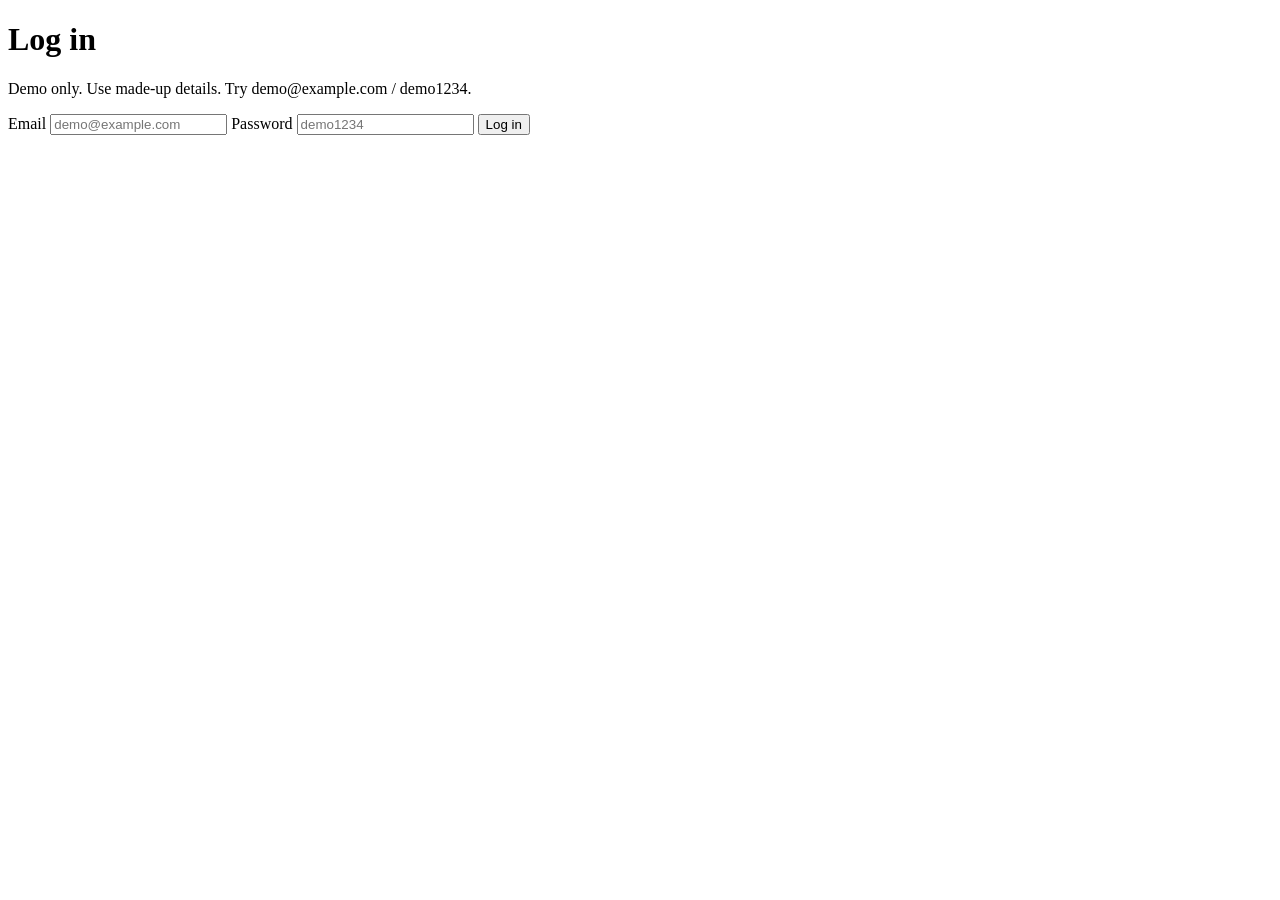
==== index.html @ 1b1117fe "new file:   TEAM_DELIVERABLES.md new file:   index.html" ====
<!DOCTYPE html>
<html lang="en">
<head>
  <meta charset="UTF-8">
  <meta name="viewport" content="width=device-width, initial-scale=1.0">
  <title>Log in – Demo</title>
  <link rel="stylesheet" href="style.css">
</head>
<body>
  <main class="card">
    <h1>Log in</h1>
    <p class="note">Demo only. Use made-up details. Try demo@example.com / demo1234.</p>
    <form id="login-form" novalidate>
      <label for="email">Email</label>
      <input id="email" type="email" autocomplete="off" placeholder="demo@example.com">
      <label for="password">Password</label>
      <input id="password" type="password" autocomplete="off" placeholder="demo1234">
      <button type="submit">Log in</button>
      <p id="message" role="alert" aria-live="polite"></p>
    </form>
  </main>
  <script>
    const DEMO_EMAIL = "demo@example.com";
    const DEMO_PASSWORD = "demo1234";
    const form = document.getElementById("login-form");
    const msg = document.getElementById("message");

    function show(text, type) {
      msg.textContent = text;
      msg.className = type;
    }

    form.addEventListener("submit", (e) => {
      e.preventDefault();
      const email = document.getElementById("email").value.trim();
      const password = document.getElementById("password").value;
      if (!email || !password) {
        show("Enter your email and password.", "error");
      } else if (email === DEMO_EMAIL && password === DEMO_PASSWORD) {
        show("Success! You are logged in (demo).", "success");
      } else {
        show("Email or password is incorrect. Try again.", "error");
      }
    });
  </script>
</body>
</html>
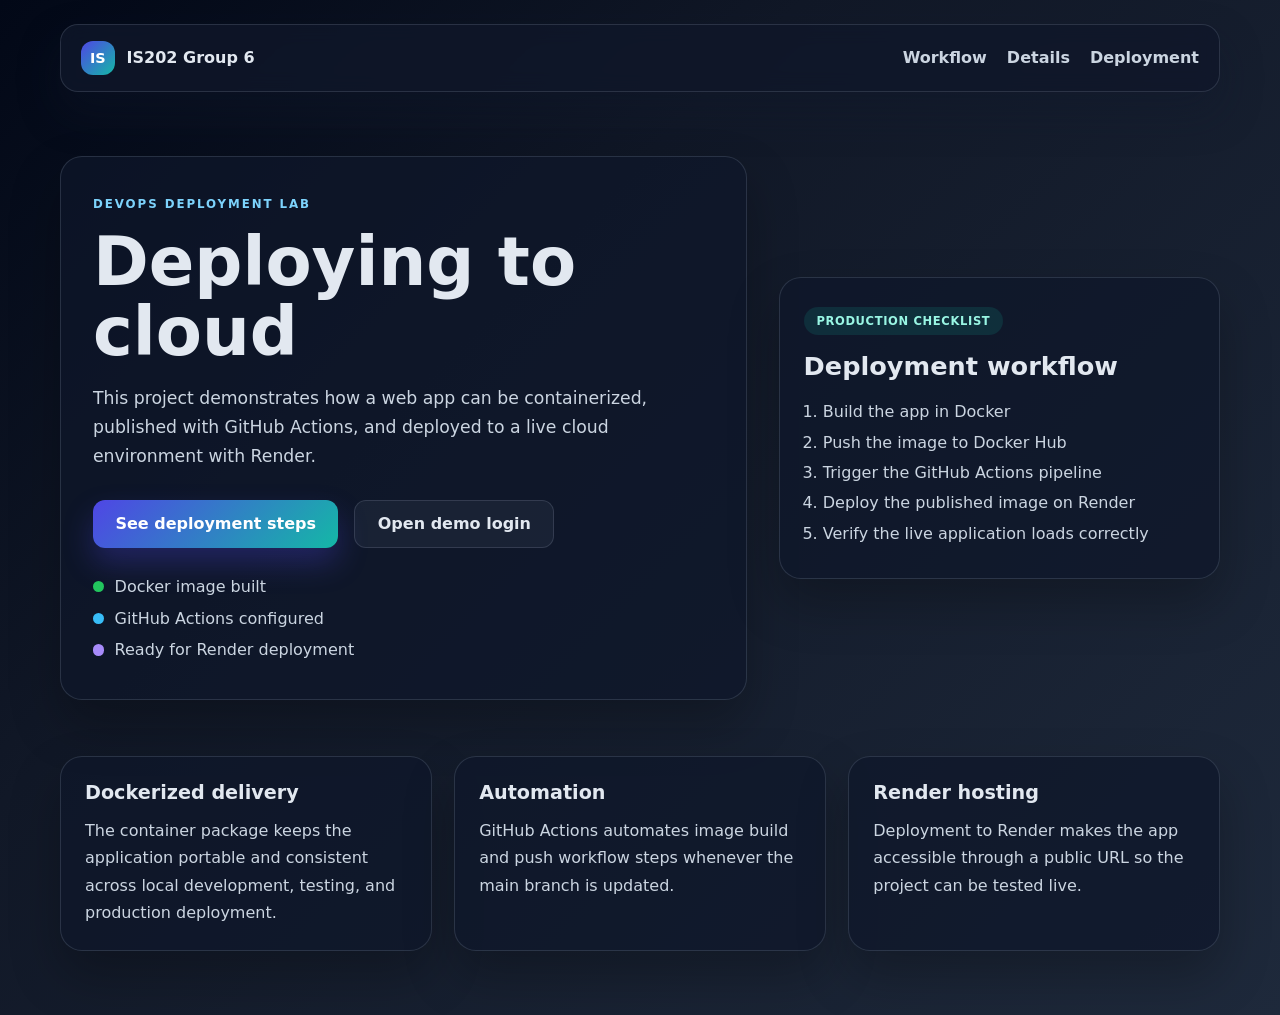
==== commit 92cbaf4c: "modified:   Dockerfile 	modified:   README.md 	new file:   index.html 	modified:   style.css 	modifi" ====
--- a/index.html
+++ b/index.html
@@ -3,45 +3,76 @@
 <head>
   <meta charset="UTF-8">
   <meta name="viewport" content="width=device-width, initial-scale=1.0">
-  <title>Log in – Demo</title>
+  <title>IS202 Project | Deploying to Cloud</title>
   <link rel="stylesheet" href="style.css">
 </head>
-<body>
-  <main class="card">
-    <h1>Log in</h1>
-    <p class="note">Demo only. Use made-up details. Try demo@example.com / demo1234.</p>
-    <form id="login-form" novalidate>
-      <label for="email">Email</label>
-      <input id="email" type="email" autocomplete="off" placeholder="demo@example.com">
-      <label for="password">Password</label>
-      <input id="password" type="password" autocomplete="off" placeholder="demo1234">
-      <button type="submit">Log in</button>
-      <p id="message" role="alert" aria-live="polite"></p>
-    </form>
+<body class="page-shell">
+  <header class="topbar">
+    <div class="brand-wrap">
+      <span class="brand-mark">IS</span>
+      <span class="brand-name">IS202 Group 6</span>
+    </div>
+    <nav class="nav-links" aria-label="Main navigation">
+      <a href="#workflow">Workflow</a>
+      <a href="#details">Details</a>
+      <a href="#deployment">Deployment</a>
+    </nav>
+  </header>
+
+  <main class="hero">
+    <section class="hero-copy">
+      <p class="eyebrow">DevOps deployment lab</p>
+      <h1>Deploying to cloud</h1>
+      <p class="lead">
+        This project demonstrates how a web app can be containerized, published with GitHub Actions,
+        and deployed to a live cloud environment with Render.
+      </p>
+      <div class="cta-row">
+        <a class="primary-btn" href="#deployment">See deployment steps</a>
+        <a class="secondary-btn" href="task_2.html">Open demo login</a>
+      </div>
+      <ul class="status-list" aria-label="Project status">
+        <li><span class="dot green"></span> Docker image built</li>
+        <li><span class="dot blue"></span> GitHub Actions configured</li>
+        <li><span class="dot purple"></span> Ready for Render deployment</li>
+      </ul>
+    </section>
+
+    <aside class="feature-card" id="workflow">
+      <span class="badge">Production checklist</span>
+      <h2>Deployment workflow</h2>
+      <ol>
+        <li>Build the app in Docker</li>
+        <li>Push the image to Docker Hub</li>
+        <li>Trigger the GitHub Actions pipeline</li>
+        <li>Deploy the published image on Render</li>
+        <li>Verify the live application loads correctly</li>
+      </ol>
+    </aside>
   </main>
-  <script>
-    const DEMO_EMAIL = "demo@example.com";
-    const DEMO_PASSWORD = "demo1234";
-    const form = document.getElementById("login-form");
-    const msg = document.getElementById("message");
 
-    function show(text, type) {
-      msg.textContent = text;
-      msg.className = type;
-    }
+  <section class="info-grid" id="details">
+    <article class="info-card">
+      <h3>Dockerized delivery</h3>
+      <p>
+        The container package keeps the application portable and consistent across local development,
+        testing, and production deployment.
+      </p>
+    </article>
 
-    form.addEventListener("submit", (e) => {
-      e.preventDefault();
-      const email = document.getElementById("email").value.trim();
-      const password = document.getElementById("password").value;
-      if (!email || !password) {
-        show("Enter your email and password.", "error");
-      } else if (email === DEMO_EMAIL && password === DEMO_PASSWORD) {
-        show("Success! You are logged in (demo).", "success");
-      } else {
-        show("Email or password is incorrect. Try again.", "error");
-      }
-    });
-  </script>
+    <article class="info-card">
+      <h3>Automation</h3>
+      <p>
+        GitHub Actions automates image build and push workflow steps whenever the main branch is updated.
+      </p>
+    </article>
+
+    <article class="info-card" id="deployment">
+      <h3>Render hosting</h3>
+      <p>
+        Deployment to Render makes the app accessible through a public URL so the project can be tested live.
+      </p>
+    </article>
+  </section>
 </body>
 </html>
--- a/style.css
+++ b/style.css
@@ -0,0 +1,273 @@
+:root {
+  --bg: #0f172a;
+  --panel: #111827;
+  --panel-soft: #1f2937;
+  --accent: #4f46e5;
+  --accent-strong: #4338ca;
+  --highlight: #14b8a6;
+  --text: #e2e8f0;
+  --muted: #cbd5e1;
+  --shadow: rgba(15, 23, 42, 0.35);
+  --card-border: rgba(148, 163, 184, 0.2);
+}
+
+* { box-sizing: border-box; }
+
+html {
+  scroll-behavior: smooth;
+}
+
+body {
+  margin: 0;
+  min-height: 100vh;
+  font-family: system-ui, -apple-system, BlinkMacSystemFont, "Segoe UI", sans-serif;
+  background: linear-gradient(135deg, #020817 0%, #111827 35%, #1e293b 100%);
+  color: var(--text);
+}
+
+.page-shell {
+  max-width: 1200px;
+  margin: 0 auto;
+  padding: 1.5rem 1.25rem 4rem;
+}
+
+.topbar {
+  display: flex;
+  align-items: center;
+  justify-content: space-between;
+  gap: 1rem;
+  padding: 1rem 1.25rem;
+  border: 1px solid var(--card-border);
+  border-radius: 18px;
+  background: rgba(15, 23, 42, 0.8);
+  backdrop-filter: blur(10px);
+  box-shadow: 0 20px 40px var(--shadow);
+}
+
+.brand-wrap {
+  display: inline-flex;
+  align-items: center;
+  gap: 0.75rem;
+  font-weight: 700;
+}
+
+.brand-mark {
+  display: inline-grid;
+  place-items: center;
+  width: 2.1rem;
+  height: 2.1rem;
+  border-radius: 12px;
+  background: linear-gradient(135deg, var(--accent), var(--highlight));
+  color: white;
+  font-size: 0.9rem;
+}
+
+.nav-links {
+  display: flex;
+  gap: 1.25rem;
+  flex-wrap: wrap;
+}
+
+.nav-links a {
+  color: var(--muted);
+  text-decoration: none;
+  font-weight: 600;
+}
+
+.hero {
+  display: grid;
+  grid-template-columns: 1.4fr 0.9fr;
+  gap: 2rem;
+  align-items: center;
+  padding: 4rem 0 2rem;
+}
+
+.hero-copy,
+.feature-card,
+.info-card {
+  border: 1px solid var(--card-border);
+  border-radius: 22px;
+  background: rgba(15, 23, 42, 0.72);
+  box-shadow: 0 24px 50px rgba(0, 0, 0, 0.25);
+}
+
+.hero-copy {
+  padding: 2.5rem 2rem;
+}
+
+.eyebrow {
+  margin: 0 0 1rem;
+  text-transform: uppercase;
+  letter-spacing: 0.12rem;
+  font-size: 0.74rem;
+  font-weight: 700;
+  color: #7dd3fc;
+}
+
+.hero-copy h1 {
+  margin: 0 0 1rem;
+  font-size: clamp(2.5rem, 6vw, 4.2rem);
+  line-height: 1.05;
+}
+
+.lead {
+  margin: 0;
+  max-width: 620px;
+  color: var(--muted);
+  font-size: 1.08rem;
+  line-height: 1.7;
+}
+
+.cta-row {
+  margin-top: 1.75rem;
+  display: flex;
+  flex-wrap: wrap;
+  gap: 1rem;
+}
+
+.primary-btn,
+.secondary-btn {
+  display: inline-flex;
+  align-items: center;
+  justify-content: center;
+  min-height: 48px;
+  padding: 0.85rem 1.4rem;
+  border-radius: 12px;
+  text-decoration: none;
+  font-weight: 700;
+  transition: transform 0.2s ease, box-shadow 0.2s ease;
+}
+
+.primary-btn {
+  background: linear-gradient(135deg, var(--accent), var(--highlight));
+  color: white;
+  box-shadow: 0 15px 30px rgba(79, 70, 229, 0.3);
+}
+
+.secondary-btn {
+  background: rgba(148, 163, 184, 0.08);
+  color: var(--text);
+  border: 1px solid rgba(148, 163, 184, 0.2);
+}
+
+.primary-btn:hover,
+.secondary-btn:hover {
+  transform: translateY(-1px);
+}
+
+.status-list {
+  list-style: none;
+  margin: 1.8rem 0 0;
+  padding: 0;
+  display: grid;
+  gap: 0.8rem;
+  color: var(--muted);
+}
+
+.status-list li {
+  display: flex;
+  align-items: center;
+  gap: 0.65rem;
+}
+
+.dot {
+  width: 0.7rem;
+  height: 0.7rem;
+  border-radius: 50%;
+  display: inline-block;
+}
+
+.dot.green { background: #22c55e; }
+.dot.blue { background: #38bdf8; }
+.dot.purple { background: #a78bfa; }
+
+.feature-card {
+  padding: 1.8rem 1.5rem;
+}
+
+.badge {
+  display: inline-flex;
+  padding: 0.45rem 0.8rem;
+  border-radius: 999px;
+  background: rgba(20, 184, 166, 0.14);
+  color: #99f6e4;
+  font-size: 0.72rem;
+  font-weight: 700;
+  letter-spacing: 0.04rem;
+  text-transform: uppercase;
+}
+
+.feature-card h2 {
+  margin: 1rem 0 1rem;
+  font-size: 1.6rem;
+}
+
+.feature-card ol {
+  margin: 0;
+  padding-left: 1.2rem;
+  color: var(--muted);
+  line-height: 1.9;
+}
+
+.info-grid {
+  display: grid;
+  grid-template-columns: repeat(3, minmax(0, 1fr));
+  gap: 1.4rem;
+  margin-top: 1.5rem;
+}
+
+.info-card {
+  padding: 1.5rem;
+}
+
+.info-card h3 {
+  margin: 0 0 0.8rem;
+  font-size: 1.2rem;
+}
+
+.info-card p {
+  margin: 0;
+  color: var(--muted);
+  line-height: 1.7;
+}
+
+.card {
+  width: min(92vw, 380px);
+  background: #fff;
+  padding: 2rem;
+  border-radius: 12px;
+  box-shadow: 0 4px 20px rgba(0,0,0,.08);
+}
+
+h1 { margin: 0 0 .25rem; }
+.note { margin: 0 0 1.25rem; font-size: .85rem; color: #5b6778; }
+label { display: block; margin: .9rem 0 .3rem; font-weight: 600; font-size: .9rem; }
+input {
+  width: 100%; padding: .65rem; border: 1px solid #b8c2d0; border-radius: 8px; font-size: 1rem;
+}
+input:focus, button:focus-visible { outline: 3px solid #2f6fed55; border-color: #2f6fed; }
+button {
+  width: 100%; margin-top: 1.25rem; padding: .75rem; border: 0; border-radius: 8px;
+  background: #2f6fed; color: #fff; font-size: 1rem; font-weight: 600; cursor: pointer;
+}
+button:hover { background: #2559c4; }
+#message { min-height: 1.4rem; margin: 1rem 0 0; font-weight: 600; }
+#message.error { color: #b3261e; }
+#message.success { color: #1b7f3b; }
+
+@media (max-width: 760px) {
+  .topbar {
+    flex-direction: column;
+    align-items: flex-start;
+  }
+
+  .hero,
+  .info-grid {
+    grid-template-columns: 1fr;
+  }
+
+  .hero {
+    padding-top: 2.5rem;
+  }
+}
+
